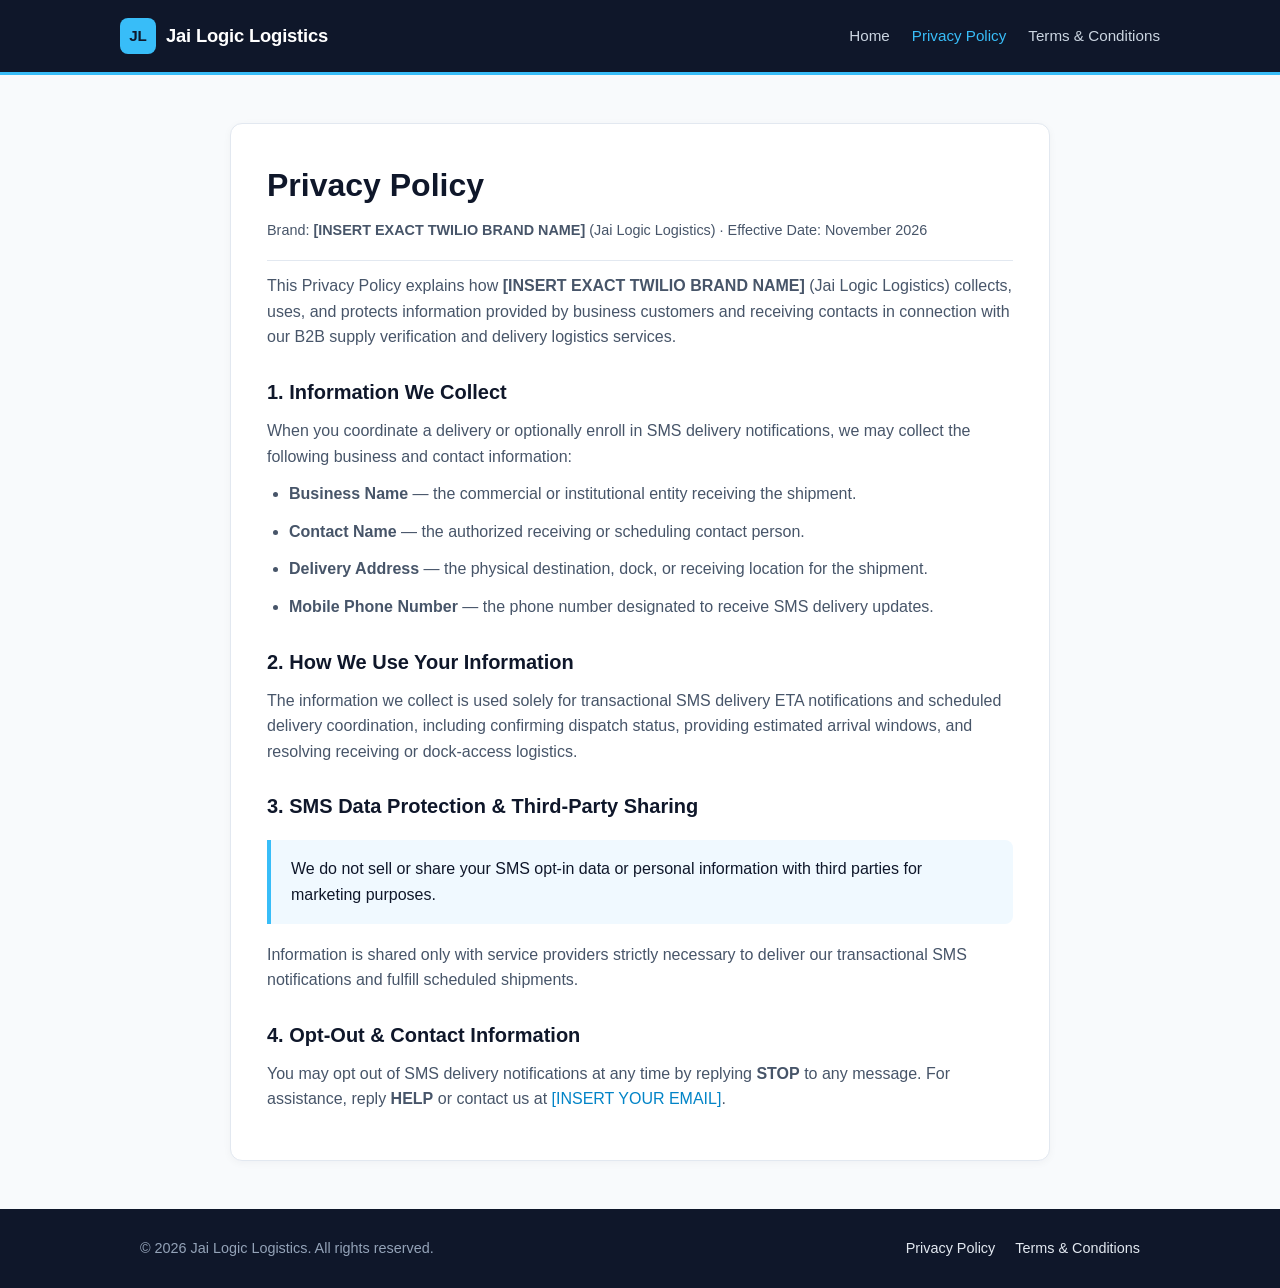
==== privacy.html @ d5a49c7f "Initial static website for Jai Logic Logistics" ====
<!DOCTYPE html>
<html lang="en">
<head>
  <meta charset="UTF-8" />
  <meta name="viewport" content="width=device-width, initial-scale=1.0" />
  <title>Privacy Policy</title>
  <link rel="stylesheet" href="styles.css" />
</head>
<body>
  <header class="site-header">
    <div class="container nav-bar">
      <a class="brand" href="index.html">
        <span class="brand-mark">JL</span>
        <span>Jai Logic Logistics</span>
      </a>
      <nav class="nav-links" aria-label="Primary navigation">
        <a href="index.html">Home</a>
        <a href="privacy.html" class="active">Privacy Policy</a>
        <a href="terms.html">Terms &amp; Conditions</a>
      </nav>
    </div>
  </header>

  <main>
    <div class="container">
      <article class="legal-card">
        <h1>Privacy Policy</h1>
        <p class="legal-meta">
          Brand: <strong>[INSERT EXACT TWILIO BRAND NAME]</strong> (Jai Logic Logistics) &middot; Effective Date: November 2026
        </p>

        <p>
          This Privacy Policy explains how <strong>[INSERT EXACT TWILIO BRAND NAME]</strong> (Jai Logic Logistics)
          collects, uses, and protects information provided by business customers and receiving contacts in connection
          with our B2B supply verification and delivery logistics services.
        </p>

        <h2>1. Information We Collect</h2>
        <p>
          When you coordinate a delivery or optionally enroll in SMS delivery notifications, we may collect the
          following business and contact information:
        </p>
        <ul>
          <li><strong>Business Name</strong> — the commercial or institutional entity receiving the shipment.</li>
          <li><strong>Contact Name</strong> — the authorized receiving or scheduling contact person.</li>
          <li><strong>Delivery Address</strong> — the physical destination, dock, or receiving location for the shipment.</li>
          <li><strong>Mobile Phone Number</strong> — the phone number designated to receive SMS delivery updates.</li>
        </ul>

        <h2>2. How We Use Your Information</h2>
        <p>
          The information we collect is used solely for transactional SMS delivery ETA notifications and scheduled
          delivery coordination, including confirming dispatch status, providing estimated arrival windows, and
          resolving receiving or dock-access logistics.
        </p>

        <h2>3. SMS Data Protection &amp; Third-Party Sharing</h2>
        <div class="highlight-box">
          We do not sell or share your SMS opt-in data or personal information with third parties for marketing purposes.
        </div>
        <p>
          Information is shared only with service providers strictly necessary to deliver our transactional SMS
          notifications and fulfill scheduled shipments.
        </p>

        <h2>4. Opt-Out &amp; Contact Information</h2>
        <p>
          You may opt out of SMS delivery notifications at any time by replying <strong>STOP</strong> to any message.
          For assistance, reply <strong>HELP</strong> or contact us at
          <a href="mailto:[INSERT YOUR EMAIL]">[INSERT YOUR EMAIL]</a>.
        </p>
      </article>
    </div>
  </main>

  <footer class="site-footer">
    <div class="container footer-inner">
      <p>&copy; 2026 Jai Logic Logistics. All rights reserved.</p>
      <div class="footer-links">
        <a href="privacy.html">Privacy Policy</a>
        <a href="terms.html">Terms &amp; Conditions</a>
      </div>
    </div>
  </footer>
</body>
</html>
---- styles.css ----
:root {
  --navy: #0f172a;
  --navy-light: #1e293b;
  --sky: #38bdf8;
  --sky-dark: #0284c7;
  --bg: #f8fafc;
  --surface: #ffffff;
  --text: #0f172a;
  --text-muted: #475569;
  --border: #e2e8f0;
  --radius: 12px;
}

* {
  box-sizing: border-box;
  margin: 0;
  padding: 0;
}

html {
  scroll-behavior: smooth;
}

body {
  font-family: -apple-system, BlinkMacSystemFont, "Segoe UI", Roboto, Inter, Helvetica, Arial, sans-serif;
  background-color: var(--bg);
  color: var(--text);
  line-height: 1.6;
  min-height: 100vh;
  display: flex;
  flex-direction: column;
}

a {
  color: var(--sky-dark);
  text-decoration: none;
}

a:hover {
  text-decoration: underline;
}

.container {
  width: 100%;
  max-width: 1040px;
  margin: 0 auto;
  padding: 0 20px;
}

/* Header & Navigation */
.site-header {
  background-color: var(--navy);
  color: #ffffff;
  border-bottom: 3px solid var(--sky);
}

.nav-bar {
  display: flex;
  align-items: center;
  justify-content: space-between;
  flex-wrap: wrap;
  gap: 16px;
  padding: 18px 0;
}

.brand {
  display: flex;
  align-items: center;
  gap: 10px;
  color: #ffffff;
  font-weight: 700;
  font-size: 1.15rem;
  letter-spacing: -0.01em;
}

.brand:hover {
  text-decoration: none;
}

.brand-mark {
  display: inline-flex;
  align-items: center;
  justify-content: center;
  width: 36px;
  height: 36px;
  border-radius: 8px;
  background-color: var(--sky);
  color: var(--navy);
  font-weight: 800;
  font-size: 0.95rem;
}

.nav-links {
  display: flex;
  align-items: center;
  gap: 22px;
  flex-wrap: wrap;
}

.nav-links a {
  color: #cbd5e1;
  font-size: 0.95rem;
  font-weight: 500;
  transition: color 0.15s ease;
}

.nav-links a:hover,
.nav-links a.active {
  color: var(--sky);
  text-decoration: none;
}

/* Hero Section */
.hero {
  background: linear-gradient(135deg, var(--navy) 0%, var(--navy-light) 100%);
  color: #ffffff;
  padding: 56px 0 64px;
}

.hero-badge {
  display: inline-block;
  background-color: rgba(56, 189, 248, 0.15);
  color: var(--sky);
  border: 1px solid rgba(56, 189, 248, 0.35);
  padding: 4px 12px;
  border-radius: 999px;
  font-size: 0.82rem;
  font-weight: 600;
  letter-spacing: 0.03em;
  text-transform: uppercase;
  margin-bottom: 16px;
}

.hero h1 {
  font-size: clamp(1.9rem, 4vw, 2.75rem);
  line-height: 1.18;
  font-weight: 800;
  margin-bottom: 16px;
  max-width: 720px;
}

.hero p {
  color: #cbd5e1;
  font-size: 1.08rem;
  max-width: 640px;
  margin-bottom: 28px;
}

.hero-actions {
  display: flex;
  flex-wrap: wrap;
  gap: 12px;
}

.btn {
  display: inline-flex;
  align-items: center;
  justify-content: center;
  padding: 12px 22px;
  border-radius: 8px;
  font-weight: 600;
  font-size: 0.95rem;
  cursor: pointer;
  border: none;
  transition: background-color 0.15s ease, transform 0.1s ease;
}

.btn-primary {
  background-color: var(--sky);
  color: var(--navy);
}

.btn-primary:hover {
  background-color: #7dd3fc;
  text-decoration: none;
}

.btn-outline {
  background-color: transparent;
  color: #ffffff;
  border: 1px solid rgba(255, 255, 255, 0.3);
}

.btn-outline:hover {
  border-color: var(--sky);
  color: var(--sky);
  text-decoration: none;
}

/* Main Content */
main {
  flex: 1;
  padding: 48px 0;
}

.section-title {
  font-size: 1.6rem;
  font-weight: 700;
  color: var(--navy);
  margin-bottom: 10px;
}

.section-subtitle {
  color: var(--text-muted);
  margin-bottom: 28px;
  max-width: 680px;
}

.grid-3 {
  display: grid;
  grid-template-columns: repeat(auto-fit, minmax(250px, 1fr));
  gap: 20px;
  margin-bottom: 48px;
}

.card {
  background-color: var(--surface);
  border: 1px solid var(--border);
  border-radius: var(--radius);
  padding: 24px;
  box-shadow: 0 1px 3px rgba(15, 23, 42, 0.05);
}

.card-accent {
  width: 40px;
  height: 4px;
  background-color: var(--sky);
  border-radius: 999px;
  margin-bottom: 14px;
}

.card h3 {
  font-size: 1.12rem;
  color: var(--navy);
  margin-bottom: 8px;
}

.card p {
  color: var(--text-muted);
  font-size: 0.95rem;
}

/* Opt-in Form Section */
.optin-section {
  background-color: var(--surface);
  border: 1px solid var(--border);
  border-top: 4px solid var(--sky);
  border-radius: var(--radius);
  padding: 32px;
  box-shadow: 0 4px 12px rgba(15, 23, 42, 0.05);
}

.optin-header {
  margin-bottom: 24px;
}

.optional-tag {
  display: inline-block;
  font-size: 0.78rem;
  font-weight: 600;
  color: var(--sky-dark);
  background-color: #e0f2fe;
  padding: 3px 10px;
  border-radius: 999px;
  margin-bottom: 8px;
}

.form-grid {
  display: grid;
  grid-template-columns: repeat(auto-fit, minmax(230px, 1fr));
  gap: 16px;
  margin-bottom: 18px;
}

.form-group {
  display: flex;
  flex-direction: column;
  gap: 6px;
}

.form-group label {
  font-size: 0.9rem;
  font-weight: 600;
  color: var(--navy);
}

.form-group input {
  padding: 10px 12px;
  border: 1px solid #cbd5e1;
  border-radius: 8px;
  font-size: 0.95rem;
  color: var(--text);
  background-color: #ffffff;
}

.form-group input:focus {
  outline: 2px solid var(--sky);
  border-color: var(--sky-dark);
}

.checkbox-group {
  display: flex;
  align-items: flex-start;
  gap: 12px;
  padding: 16px;
  background-color: #f8fafc;
  border: 1px solid var(--border);
  border-radius: 8px;
  margin-bottom: 20px;
}

.checkbox-group input[type="checkbox"] {
  margin-top: 4px;
  width: 18px;
  height: 18px;
  accent-color: var(--navy);
  flex-shrink: 0;
  cursor: pointer;
}

.checkbox-group label {
  font-size: 0.88rem;
  color: var(--text-muted);
  line-height: 1.5;
  cursor: pointer;
}

.form-feedback {
  margin-top: 14px;
  padding: 12px 16px;
  border-radius: 8px;
  font-size: 0.92rem;
  display: none;
}

.form-feedback.success {
  display: block;
  background-color: #e0f2fe;
  color: var(--navy);
  border: 1px solid var(--sky);
}

.form-feedback.notice {
  display: block;
  background-color: #fef3c7;
  color: #92400e;
  border: 1px solid #fcd34d;
}

/* Legal / Policy Pages */
.legal-card {
  background-color: var(--surface);
  border: 1px solid var(--border);
  border-radius: var(--radius);
  padding: 36px;
  max-width: 820px;
  margin: 0 auto;
  box-shadow: 0 2px 8px rgba(15, 23, 42, 0.04);
}

.legal-card h1 {
  font-size: 2rem;
  color: var(--navy);
  margin-bottom: 8px;
}

.legal-meta {
  color: var(--text-muted);
  font-size: 0.9rem;
  margin-bottom: 28px;
  padding-bottom: 18px;
  border-bottom: 1px solid var(--border);
}

.legal-card h2 {
  font-size: 1.25rem;
  color: var(--navy);
  margin-top: 26px;
  margin-bottom: 10px;
}

.legal-card p,
.legal-card li {
  color: var(--text-muted);
  margin-bottom: 12px;
}

.legal-card ul {
  padding-left: 22px;
  margin-bottom: 16px;
}

.highlight-box {
  background-color: #f0f9ff;
  border-left: 4px solid var(--sky);
  padding: 16px 20px;
  border-radius: 0 8px 8px 0;
  margin: 18px 0;
  color: var(--navy);
  font-weight: 500;
}

/* Footer */
.site-footer {
  background-color: var(--navy);
  color: #94a3b8;
  padding: 28px 0;
  margin-top: auto;
  font-size: 0.9rem;
}

.footer-inner {
  display: flex;
  align-items: center;
  justify-content: space-between;
  flex-wrap: wrap;
  gap: 16px;
}

.footer-links {
  display: flex;
  align-items: center;
  gap: 20px;
  flex-wrap: wrap;
}

.footer-links a {
  color: #e2e8f0;
  font-weight: 500;
}

.footer-links a:hover {
  color: var(--sky);
}

@media (max-width: 640px) {
  .hero {
    padding: 40px 0 48px;
  }

  .optin-section,
  .legal-card {
    padding: 22px;
  }
}
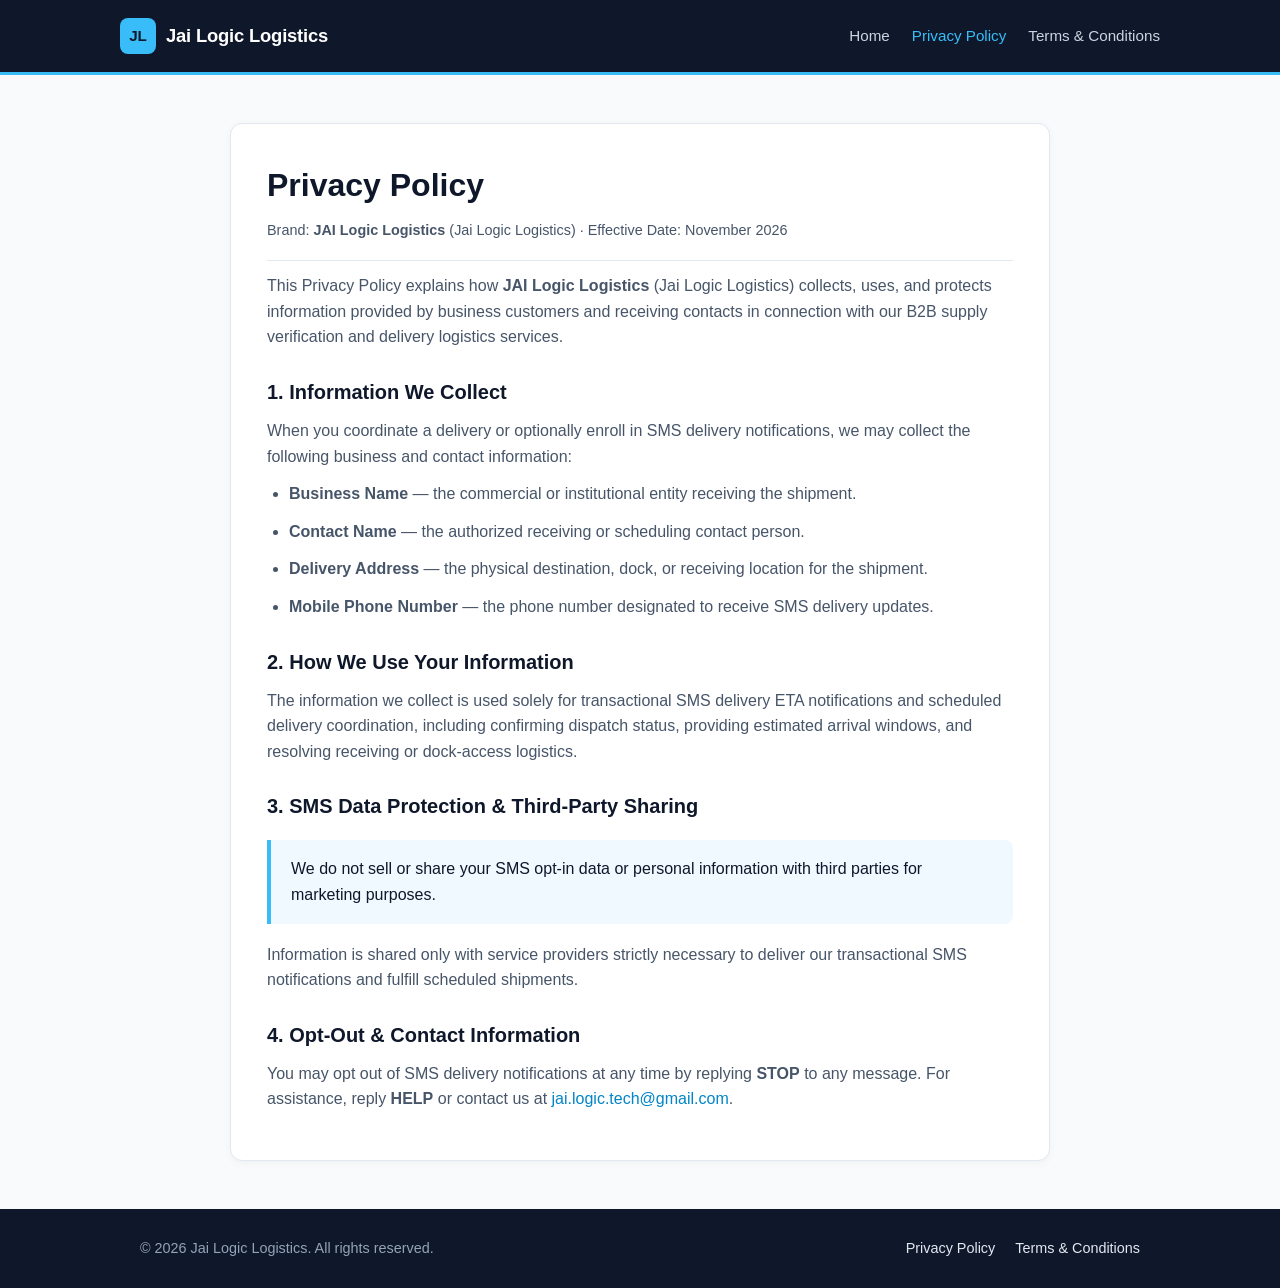
==== commit eb6975ab: "Set Twilio brand name and contact email" ====
--- a/privacy.html
+++ b/privacy.html
@@ -26,11 +26,11 @@
       <article class="legal-card">
         <h1>Privacy Policy</h1>
         <p class="legal-meta">
-          Brand: <strong>[INSERT EXACT TWILIO BRAND NAME]</strong> (Jai Logic Logistics) &middot; Effective Date: November 2026
+          Brand: <strong>JAI Logic Logistics</strong> (Jai Logic Logistics) &middot; Effective Date: November 2026
         </p>
 
         <p>
-          This Privacy Policy explains how <strong>[INSERT EXACT TWILIO BRAND NAME]</strong> (Jai Logic Logistics)
+          This Privacy Policy explains how <strong>JAI Logic Logistics</strong> (Jai Logic Logistics)
           collects, uses, and protects information provided by business customers and receiving contacts in connection
           with our B2B supply verification and delivery logistics services.
         </p>
@@ -67,7 +67,7 @@
         <p>
           You may opt out of SMS delivery notifications at any time by replying <strong>STOP</strong> to any message.
           For assistance, reply <strong>HELP</strong> or contact us at
-          <a href="mailto:[INSERT YOUR EMAIL]">[INSERT YOUR EMAIL]</a>.
+          <a href="mailto:jai.logic.tech@gmail.com">jai.logic.tech@gmail.com</a>.
         </p>
       </article>
     </div>
